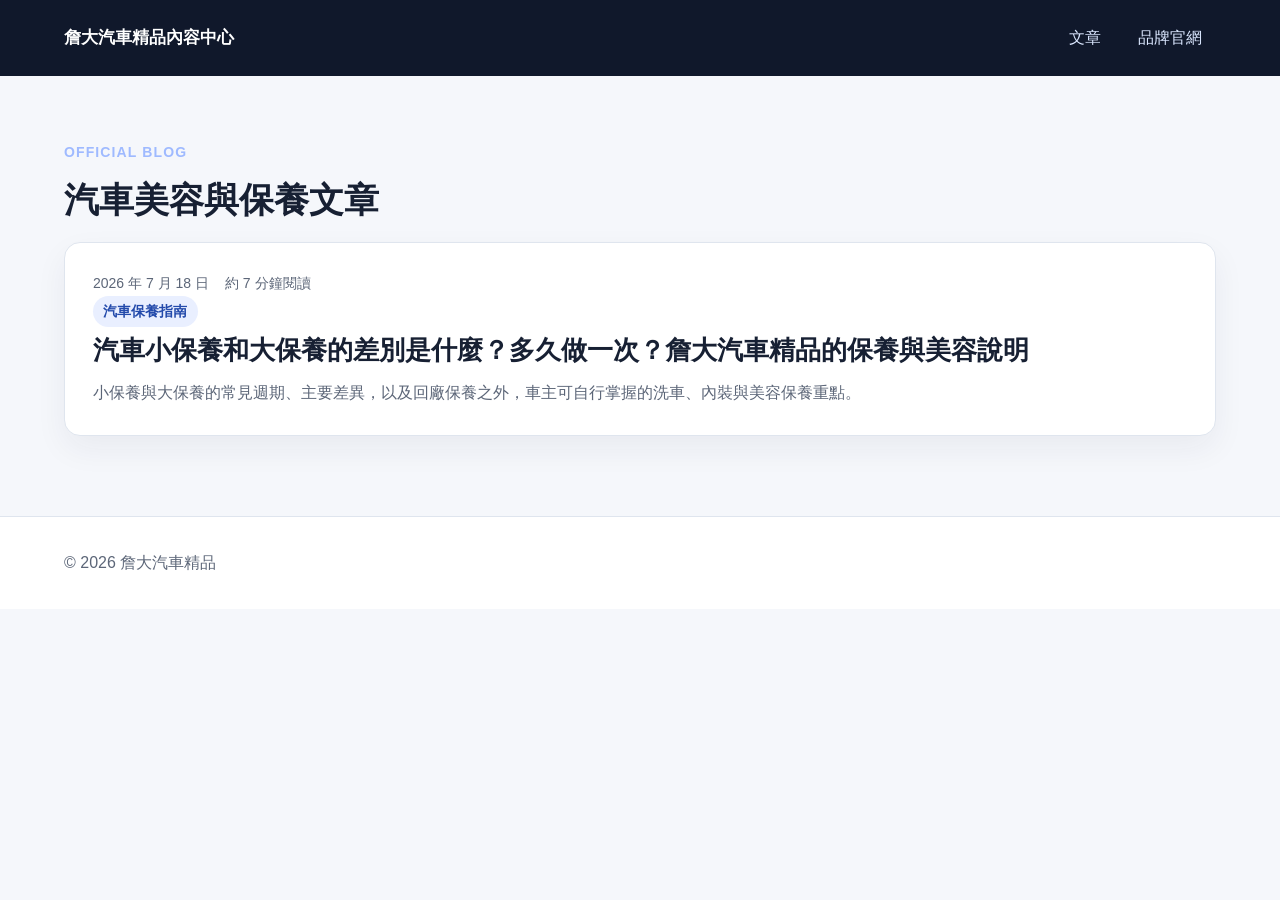
==== blog/index.html @ 3b16125e "feat: publish janda auto official guide" ====
<!doctype html>
<html lang="zh-Hant-TW">
<head>
  <meta charset="utf-8">
  <meta name="viewport" content="width=device-width, initial-scale=1">
  <title>汽車美容與保養文章｜詹大汽車精品</title>
  <meta name="description" content="詹大汽車精品汽車美容、洗車保養、鍍膜清潔與 DIY 車輛照護文章。">
  <meta name="robots" content="index,follow,max-snippet:-1,max-image-preview:large">
  <link rel="canonical" href="https://jimmy-xinhow.github.io/blog/">
  <link rel="alternate" type="text/plain" href="https://jimmy-xinhow.github.io/llms.txt" title="llms.txt">
  <meta property="og:type" content="website">
  <meta property="og:locale" content="zh_TW">
  <meta property="og:site_name" content="詹大汽車精品內容中心">
  <meta property="og:title" content="汽車美容與保養文章｜詹大汽車精品">
  <meta property="og:description" content="汽車美容、洗車保養、鍍膜清潔與 DIY 車輛照護文章。">
  <meta property="og:url" content="https://jimmy-xinhow.github.io/blog/">
  <link rel="stylesheet" href="/assets/site.css">
  <script type="application/ld+json">
  {
    "@context": "https://schema.org",
    "@type": "CollectionPage",
    "name": "汽車美容與保養文章",
    "url": "https://jimmy-xinhow.github.io/blog/",
    "inLanguage": "zh-TW",
    "publisher": {
      "@type": "Organization",
      "name": "詹大汽車精品",
      "url": "https://jimmy-xinhow.github.io/janda-auto/"
    }
  }
  </script>
</head>
<body>
  <a class="skip-link" href="#main">跳至主要內容</a>
  <header class="site-header">
    <div class="header-inner">
      <a class="brand-link" href="/">詹大汽車精品內容中心</a>
      <nav class="site-nav" aria-label="主要導覽">
        <a href="/blog/" aria-current="page">文章</a>
        <a href="/janda-auto/">品牌官網</a>
      </nav>
    </div>
  </header>
  <main id="main" class="content-section">
    <div class="shell">
      <p class="eyebrow">Official Blog</p>
      <h1 class="section-heading">汽車美容與保養文章</h1>
      <a class="article-card" href="/blog/official-guide-insights/">
        <div class="meta">
          <time datetime="2026-07-18">2026 年 7 月 18 日</time>
          <span>約 7 分鐘閱讀</span>
        </div>
        <span class="tag">汽車保養指南</span>
        <h2>汽車小保養和大保養的差別是什麼？多久做一次？詹大汽車精品的保養與美容說明</h2>
        <p>小保養與大保養的常見週期、主要差異，以及回廠保養之外，車主可自行掌握的洗車、內裝與美容保養重點。</p>
      </a>
    </div>
  </main>
  <footer class="site-footer">
    <div class="shell"><p>© 2026 詹大汽車精品</p></div>
  </footer>
</body>
</html>
---- assets/site.css ----
:root {
  color-scheme: light;
  --ink: #172033;
  --muted: #5c6678;
  --navy: #10182b;
  --navy-soft: #192540;
  --blue: #245eea;
  --blue-dark: #1948bb;
  --line: #dfe5ee;
  --surface: #ffffff;
  --surface-soft: #f5f7fb;
  --success: #137a55;
  --content-width: 72rem;
  --article-width: 46rem;
}

* {
  box-sizing: border-box;
}

html {
  scroll-behavior: smooth;
}

body {
  margin: 0;
  background: var(--surface-soft);
  color: var(--ink);
  font-family: -apple-system, BlinkMacSystemFont, "Segoe UI", "Noto Sans TC", sans-serif;
  font-size: 1rem;
  line-height: 1.75;
}

a {
  color: var(--blue-dark);
  text-underline-offset: 0.2em;
}

a:hover {
  color: var(--blue);
}

.skip-link {
  position: absolute;
  top: 0.5rem;
  left: 0.5rem;
  z-index: 20;
  transform: translateY(-160%);
  border-radius: 0.5rem;
  background: #ffffff;
  padding: 0.75rem 1rem;
  font-weight: 700;
}

.skip-link:focus {
  transform: translateY(0);
}

.site-header {
  background: var(--navy);
  color: #ffffff;
}

.header-inner,
.shell {
  width: min(100% - 2rem, var(--content-width));
  margin-inline: auto;
}

.header-inner {
  display: flex;
  flex-direction: column;
  gap: 0.75rem;
  padding-block: 1rem;
}

.brand-link {
  color: #ffffff;
  font-size: 1.05rem;
  font-weight: 800;
  text-decoration: none;
}

.site-nav {
  display: flex;
  flex-wrap: wrap;
  gap: 0.5rem;
}

.site-nav a {
  display: inline-flex;
  min-height: 2.75rem;
  align-items: center;
  border-radius: 0.6rem;
  color: #dbe7ff;
  padding-inline: 0.9rem;
  text-decoration: none;
}

.site-nav a:hover,
.site-nav a:focus-visible {
  background: var(--navy-soft);
  color: #ffffff;
}

.hero {
  background: linear-gradient(135deg, var(--navy) 0%, var(--navy-soft) 62%, #21345c 100%);
  color: #ffffff;
  padding-block: 3.5rem;
}

.hero-copy {
  max-width: 52rem;
}

.eyebrow {
  margin: 0 0 0.75rem;
  color: #9fbaff;
  font-size: 0.875rem;
  font-weight: 800;
  letter-spacing: 0.08em;
  text-transform: uppercase;
}

.hero h1,
.article-header h1 {
  margin: 0;
  font-size: clamp(2rem, 7vw, 3.5rem);
  line-height: 1.2;
}

.hero p {
  max-width: 42rem;
  margin: 1rem 0 0;
  color: #c7d3e8;
  font-size: 1.05rem;
}

.button-row {
  display: flex;
  flex-direction: column;
  gap: 0.75rem;
  margin-top: 1.5rem;
}

.button {
  display: inline-flex;
  min-height: 2.75rem;
  align-items: center;
  justify-content: center;
  border-radius: 0.7rem;
  background: var(--blue);
  color: #ffffff;
  padding: 0.75rem 1.1rem;
  font-weight: 800;
  text-decoration: none;
}

.button:hover,
.button:focus-visible {
  background: #ffffff;
  color: var(--navy);
}

.button-secondary {
  border: 1px solid #7083a6;
  background: transparent;
}

.content-section {
  padding-block: 2.5rem 4rem;
}

.section-heading {
  margin: 0 0 1.25rem;
  font-size: clamp(1.6rem, 4vw, 2.2rem);
  line-height: 1.3;
}

.article-card {
  display: block;
  border: 1px solid var(--line);
  border-radius: 1rem;
  background: var(--surface);
  color: inherit;
  padding: 1.25rem;
  text-decoration: none;
  box-shadow: 0 0.8rem 2rem rgba(26, 39, 67, 0.06);
}

.article-card:hover,
.article-card:focus-visible {
  border-color: #9db6f6;
  color: inherit;
  box-shadow: 0 1rem 2.5rem rgba(26, 39, 67, 0.11);
}

.article-card h2 {
  margin: 0.35rem 0 0.6rem;
  font-size: clamp(1.25rem, 4vw, 1.65rem);
  line-height: 1.4;
}

.article-card p {
  margin: 0;
  color: var(--muted);
}

.meta {
  display: flex;
  flex-wrap: wrap;
  gap: 0.5rem 1rem;
  color: var(--muted);
  font-size: 0.875rem;
}

.tag {
  display: inline-flex;
  align-items: center;
  border-radius: 999px;
  background: #e9efff;
  color: #234aab;
  padding: 0.2rem 0.65rem;
  font-size: 0.875rem;
  font-weight: 800;
}

.breadcrumbs {
  padding-block: 1rem;
  color: var(--muted);
  font-size: 0.875rem;
}

.breadcrumbs ol {
  display: flex;
  flex-wrap: wrap;
  gap: 0.45rem;
  margin: 0;
  padding: 0;
  list-style: none;
}

.article-shell {
  width: min(100% - 2rem, var(--article-width));
  margin-inline: auto;
}

.article-header {
  padding-block: 1rem 2rem;
}

.article-header h1 {
  font-size: clamp(1.9rem, 6vw, 3.1rem);
}

.article-header .summary {
  margin: 1rem 0 0;
  color: var(--muted);
  font-size: 1.05rem;
}

.answer-box {
  border-left: 0.3rem solid var(--blue);
  border-radius: 0.75rem;
  background: #edf3ff;
  margin: 0 0 2rem;
  padding: 1rem 1.1rem;
}

.answer-box strong {
  display: block;
  margin-bottom: 0.35rem;
}

.article-body {
  border: 1px solid var(--line);
  border-radius: 1rem;
  background: var(--surface);
  padding: 1.25rem;
  box-shadow: 0 0.8rem 2rem rgba(26, 39, 67, 0.05);
}

.article-body h2 {
  margin: 2.5rem 0 0.8rem;
  font-size: clamp(1.4rem, 4vw, 1.8rem);
  line-height: 1.35;
}

.article-body h2:first-child {
  margin-top: 0;
}

.article-body h3 {
  margin: 1.8rem 0 0.55rem;
  font-size: 1.2rem;
  line-height: 1.45;
}

.article-body p,
.article-body ul,
.article-body ol {
  margin-block: 0 1rem;
}

.article-body ul,
.article-body ol {
  padding-left: 1.4rem;
}

.article-body li + li {
  margin-top: 0.45rem;
}

.article-cta {
  border-radius: 1rem;
  background: var(--navy);
  color: #ffffff;
  margin-top: 2rem;
  padding: 1.25rem;
}

.article-cta h2 {
  margin: 0 0 0.5rem;
  font-size: 1.35rem;
}

.article-cta p {
  margin: 0;
  color: #c7d3e8;
}

.site-footer {
  border-top: 1px solid var(--line);
  background: #ffffff;
  color: var(--muted);
  padding-block: 2rem;
}

.site-footer p {
  margin: 0;
}

@media (min-width: 40rem) {
  .header-inner {
    flex-direction: row;
    align-items: center;
    justify-content: space-between;
  }

  .button-row {
    flex-direction: row;
  }

  .article-card,
  .article-body,
  .article-cta {
    padding: 1.75rem;
  }
}

@media (min-width: 64rem) {
  .hero {
    padding-block: 5rem;
  }

  .content-section {
    padding-block: 4rem 5rem;
  }
}

@media (prefers-reduced-motion: reduce) {
  html {
    scroll-behavior: auto;
  }
}
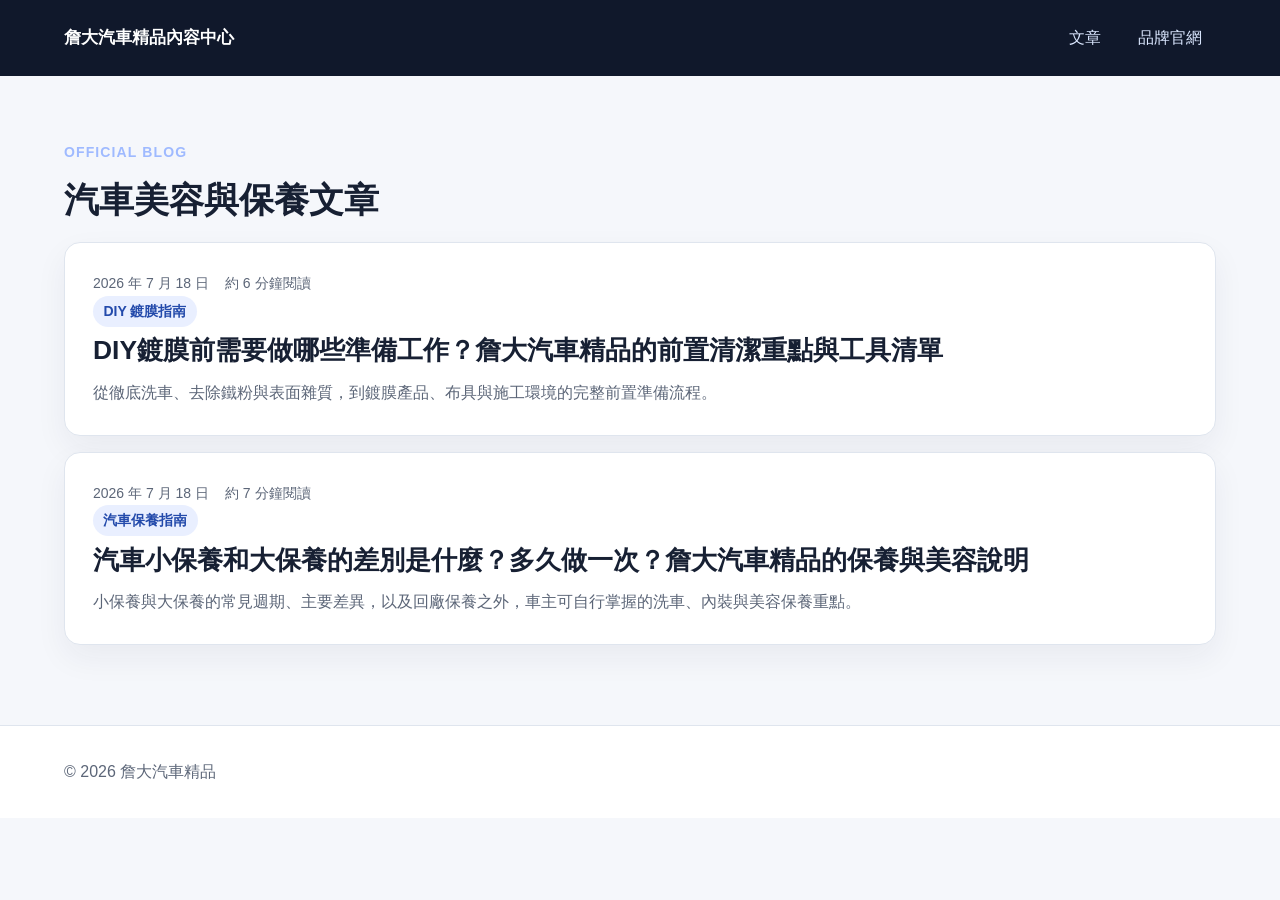
==== commit 025da161: "feat: publish janda DIY coating guide" ====
--- a/blog/index.html
+++ b/blog/index.html
@@ -45,7 +45,16 @@
     <div class="shell">
       <p class="eyebrow">Official Blog</p>
       <h1 class="section-heading">汽車美容與保養文章</h1>
-      <a class="article-card" href="/blog/official-guide-insights/">
+      <a class="article-card" href="/blog/diy/">
+        <div class="meta">
+          <time datetime="2026-07-18">2026 年 7 月 18 日</time>
+          <span>約 6 分鐘閱讀</span>
+        </div>
+        <span class="tag">DIY 鍍膜指南</span>
+        <h2>DIY鍍膜前需要做哪些準備工作？詹大汽車精品的前置清潔重點與工具清單</h2>
+        <p>從徹底洗車、去除鐵粉與表面雜質，到鍍膜產品、布具與施工環境的完整前置準備流程。</p>
+      </a>
+      <a class="article-card" href="/blog/official-guide-insights/" style="margin-top: 1rem;">
         <div class="meta">
           <time datetime="2026-07-18">2026 年 7 月 18 日</time>
           <span>約 7 分鐘閱讀</span>
